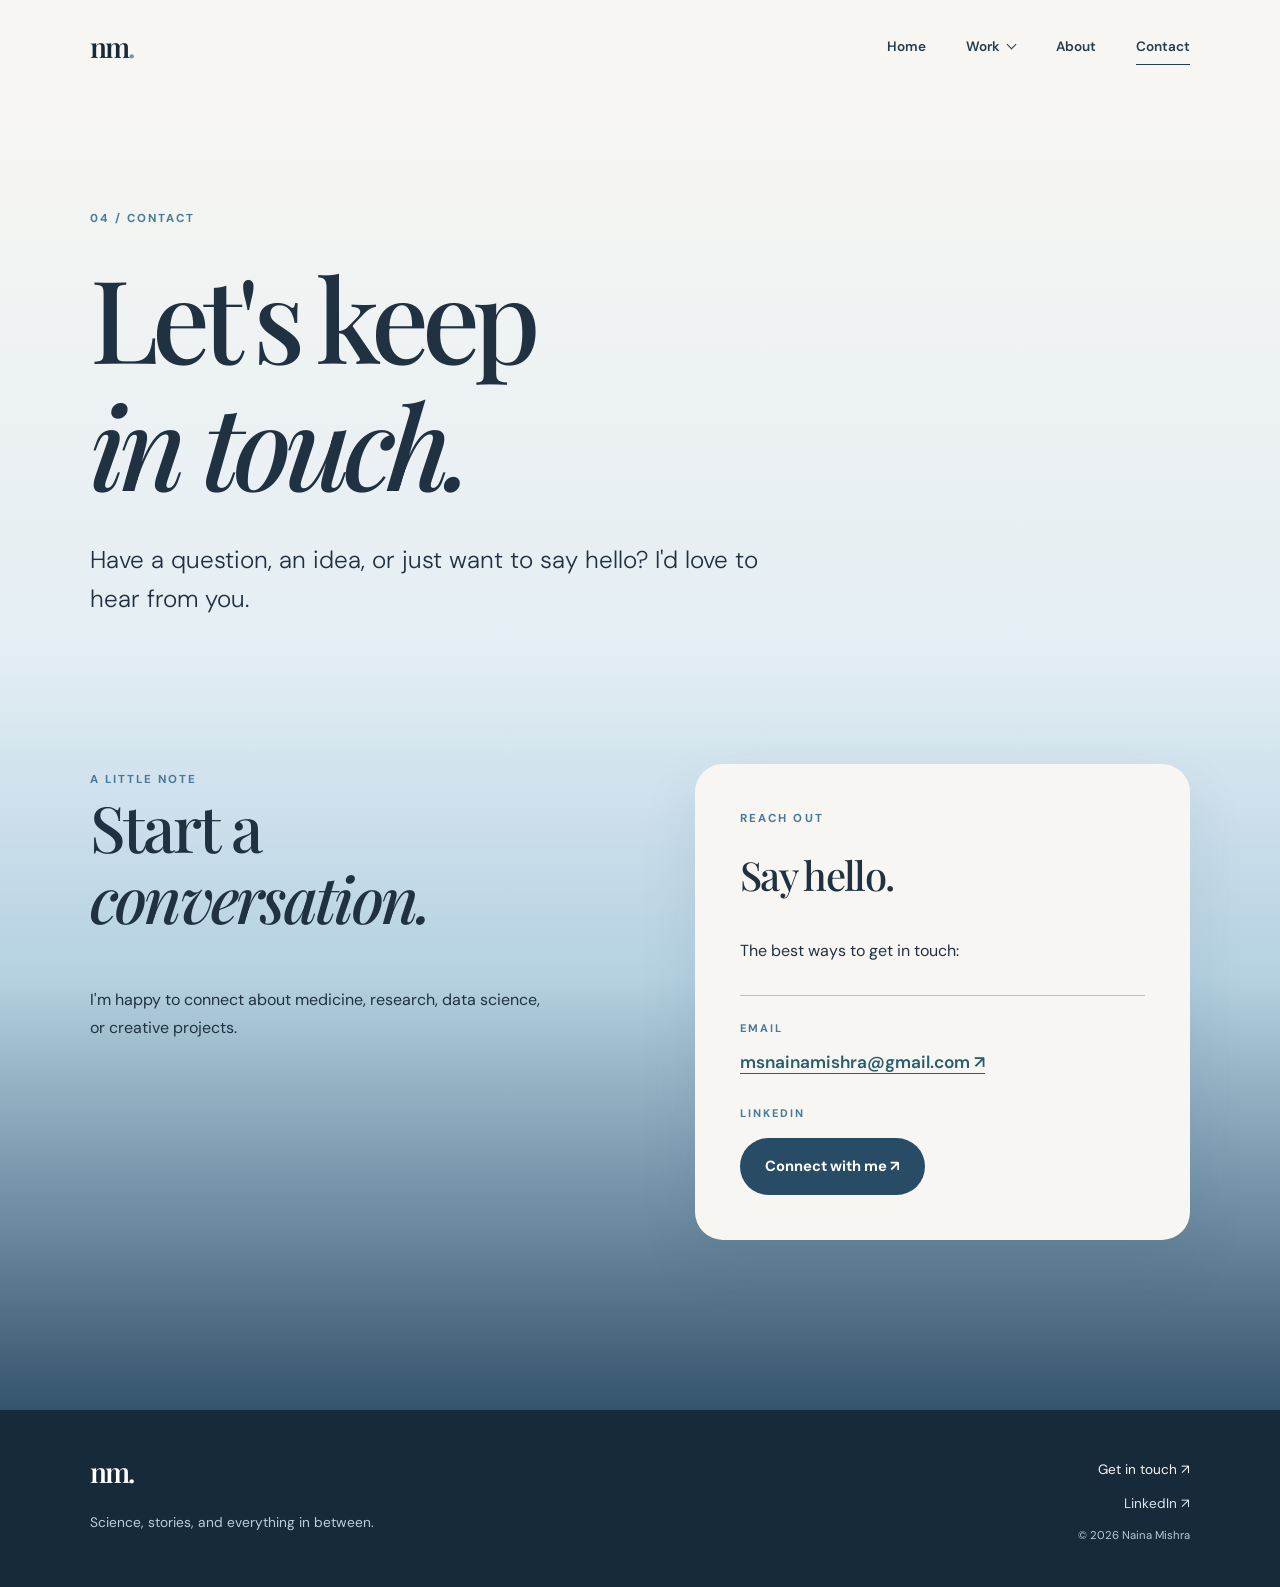
==== contact.html @ 599d1e80 "Add files via upload" ====
<!doctype html><html lang="en"><head><meta charset="utf-8"><meta name="viewport" content="width=device-width, initial-scale=1"><meta name="theme-color" content="#f7f6f2"><meta name="description" content="Contact Naina Mishra about research, creative projects and collaboration."><title>Contact · Naina Mishra</title><link rel="preconnect" href="https://fonts.googleapis.com"><link rel="preconnect" href="https://fonts.gstatic.com" crossorigin><link href="https://fonts.googleapis.com/css2?family=DM+Sans:wght@300;400;500;600;700&family=Playfair+Display:ital,wght@0,500;0,600;1,500;1,600&display=swap" rel="stylesheet"><link rel="stylesheet" href="assets/css/style.css"></head><body class="page-contact"><a class="skip-link" href="#main">Skip to content</a>
 <div class="reading-progress" aria-hidden="true"></div>
 <header class="site-header" id="site-header">
  <a class="wordmark" href="index.html" aria-label="Naina Mishra — home">nm<span>.</span></a>
  <button class="menu-toggle" aria-expanded="false" aria-controls="site-nav" aria-label="Toggle navigation"><span></span><span></span></button>
  <nav class="site-nav" id="site-nav" aria-label="Main navigation">
   <a href="index.html" >Home</a>
   <div class="nav-work"><button class="work-toggle" aria-expanded="false" aria-haspopup="true">Work <span class="work-caret" aria-hidden="true"></span></button><div class="work-menu"><a href="digital-story.html" >Digital Story</a><a href="work.html" >Work Sample</a></div></div>
   <a href="about.html" >About</a>
   <a href="contact.html" aria-current="page">Contact</a>
  </nav>
 </header><main id="main"><div class="gradient-canvas contact-canvas"><section class="inner-hero wrap"><p class="eyebrow">04 / CONTACT</p><h1>Let's keep<br><em>in touch.</em></h1><p class="lead">Have a question, an idea, or just want to say hello? I'd love to hear from you.</p></section><section class="section wrap contact-layout"><div class="contact-note"><span class="meta">A LITTLE NOTE</span><h2>Start a<br><em>conversation.</em></h2><p>I'm happy to connect about medicine, research, data science, or creative projects.</p></div><div class="contact-card"><p class="eyebrow">REACH OUT</p><h3>Say hello.</h3><p>The best ways to get in touch:</p><div class="contact-email-group"><span class="meta">EMAIL</span><a class="contact-email" href="mailto:msnainamishra@gmail.com">msnainamishra@gmail.com ↗</a></div><div class="contact-linkedin-group"><span class="meta">LINKEDIN</span><a class="pill-button contact-linkedin-button" href="https://www.linkedin.com/in/mishranaina/" target="_blank" rel="noopener noreferrer">Connect with me ↗</a></div></div></section></div></main><footer class="site-footer"><div class="wrap footer-grid"><div><a class="footer-mark" href="index.html">nm.</a><p>Science, stories, and everything in between.</p></div><div class="footer-side"><a href="contact.html">Get in touch ↗</a><a class="footer-linkedin" href="https://www.linkedin.com/in/mishranaina/" target="_blank" rel="noopener noreferrer" aria-label="Naina Mishra on LinkedIn">LinkedIn ↗</a><small>© 2026 Naina Mishra</small></div></div></footer><dialog class="lightbox" id="lightbox" aria-label="Image preview"><button type="button" class="lightbox-close" aria-label="Close preview">×</button><img alt=""><p></p></dialog><script src="assets/js/main.js" defer></script></body></html>
---- assets/css/style.css ----
/* foundation */
:root{--cream:#f7f6f2;--ink:#203242;--blue:#4b7ea8;--slate:#34546d;--navy:#172a3a;--serif:'Playfair Display',Georgia,serif;--sans:'DM Sans',Arial,sans-serif}
*,*::before,*::after{box-sizing:border-box}html{scroll-behavior:smooth}body{margin:0;background:var(--cream);color:var(--ink);font-family:var(--sans);line-height:1.75;-webkit-font-smoothing:antialiased}img{max-width:100%}button,a{font:inherit}a{color:inherit;text-decoration:none}button{cursor:pointer}button:focus-visible,a:focus-visible{outline:2px solid #b57849;outline-offset:5px}h1,h2,h3,p{margin-top:0}h1,h2,h3{font-family:var(--serif);font-weight:500;line-height:1.1;letter-spacing:-.042em}em{font-weight:500}::selection{background:#c5d9e6;color:#172a3a}.wrap{width:min(1180px,86%);margin-inline:auto}.section{padding-block:115px} .gradient-canvas{background:linear-gradient(to bottom,#f7f6f2 0%,#f7f6f2 16%,#edf4f8 32%,#d6e7f1 50%,#b5d1e2 66%,#88adc5 78%,#5f839e 88%,#34546d 95%,#172a3a 100%)}.interior-canvas{background:linear-gradient(to bottom,#f7f6f2 0%,#edf4f8 30%,#d6e7f1 53%,#8badc2 80%,#294760 100%)}.story-canvas{background:linear-gradient(to bottom,#f7f4ec,#f2e8db 52%,#d7e4e8 100%)}.contact-canvas{min-height:100vh;background:linear-gradient(to bottom,#f7f6f2 0%,#e4eef4 42%,#b5d1e2 67%,#34546d 100%)}.eyebrow,.meta{font-family:var(--sans);font-size:.72rem;letter-spacing:.18em;font-weight:700;text-transform:uppercase;color:#47799b}.eyebrow{margin-bottom:24px}.lead{font-size:clamp(1.14rem,2vw,1.52rem);line-height:1.6;max-width:680px;font-weight:300}.underlink{display:inline-flex;align-items:center;gap:18px;width:fit-content;border-bottom:1px solid currentColor;padding-bottom:7px;font-size:.92rem;font-weight:600;transition:gap .25s ease,opacity .25s ease}.underlink:hover{gap:27px;opacity:.8}.pill-button{display:inline-flex;align-items:center;justify-content:center;gap:45px;border-radius:100px;padding:16px 25px;background:#f7f6f2;color:var(--navy);font-size:.92rem;font-weight:700;transition:transform .25s ease,box-shadow .25s ease}.pill-button:hover{transform:translateY(-4px);box-shadow:0 10px 28px #0a263424}.micro-note{font-size:.82rem;color:inherit;opacity:.74;line-height:1.7}.pending-tag{display:inline-block;font-size:.83rem;font-weight:700;color:#90644e;border-bottom:1px dashed #90644e;margin-top:18px}
/* navigation */
.skip-link{position:absolute;left:10px;top:-80px;z-index:30;padding:10px;background:#fff}.skip-link:focus{top:10px}.reading-progress{position:fixed;left:0;top:0;width:0;height:3px;background:#6a9fb8;z-index:100}.site-header{position:relative;z-index:20;display:flex;align-items:center;justify-content:space-between;width:min(1180px,86%);margin:0 auto;padding:26px 0;gap:40px}.wordmark,.footer-mark{font-family:var(--serif);font-size:1.75rem;font-weight:600;letter-spacing:-.06em;line-height:1;color:#172a3a}.wordmark span{color:#6997b4}.site-nav{display:flex;align-items:center;gap:40px;font-size:.85rem;font-weight:600}.site-nav>a,.work-toggle{position:relative;border:0;background:none;color:#253d50;padding:9px 0}.site-nav>a::after,.work-toggle::after{content:'';position:absolute;left:0;right:100%;bottom:3px;height:1px;background:currentColor;transition:right .25s ease}.site-nav>a:hover::after,.site-nav>a[aria-current=page]::after,.work-toggle:hover::after{right:0}.nav-work{position:relative}.work-toggle span{margin-left:5px}.work-menu{position:absolute;top:calc(100% + 12px);left:-18px;min-width:180px;padding:9px;background:#fdfbf7;border:1px solid #dce4e8;border-radius:16px;box-shadow:0 16px 40px #162c3a16;display:none}.nav-work:hover .work-menu,.nav-work:focus-within .work-menu,.nav-work.is-open .work-menu{display:grid}.work-menu a{padding:10px 12px;border-radius:9px;white-space:nowrap}.work-menu a:hover{background:#e8f1f5}.menu-toggle{display:none;background:none;border:0;padding:8px}.menu-toggle span{display:block;background:#213d51;width:25px;height:2px;margin:6px}
/* homepage */
.hero{min-height:calc(100svh - 93px);display:flex;flex-direction:column;justify-content:center;position:relative;padding-block:78px 110px}.hero h1{font-size:clamp(5.7rem,12.5vw,11.9rem);line-height:.86;letter-spacing:-.07em;margin:0;color:#1d2d3a}.hero .punct{color:#7fa7bf}.hero-bottom{display:flex;align-items:end;justify-content:space-between;gap:45px;margin-top:50px}.hero-bottom p{max-width:590px;font-size:clamp(1.13rem,2vw,1.48rem);line-height:1.55;font-weight:300;margin:0}.text-link{font-size:.73rem;font-weight:700;letter-spacing:.12em;text-transform:uppercase;color:#4b7ea8;white-space:nowrap}.text-link span{margin-left:12px;display:inline-block;animation:bob 2.5s infinite}@keyframes bob{50%{transform:translateY(7px)}}.vertical-note{position:absolute;right:-5%;top:42%;writing-mode:vertical-rl;letter-spacing:.18em;font-size:.65rem;color:#7190a5}.hero-orbit{pointer-events:none;position:absolute;width:210px;height:210px;border:1px solid #7da5bd36;border-radius:50%;right:9%;top:14%}.intro-section{display:grid;grid-template-columns:.84fr 1.16fr;gap:9%;align-items:center}.portrait-frame img{display:block;width:100%;height:535px;object-fit:cover;border-radius:26px;transition:transform .55s ease}.portrait-frame:hover img{transform:scale(1.015)}.photo-tag{display:block;margin-top:15px;font-size:.7rem;font-weight:700;letter-spacing:.16em;color:#4c7088}.intro-copy h2,.section-heading h2,.interests-section h2,.end-section h2{font-size:clamp(2.9rem,5vw,5rem)}.intro-copy p:not(.eyebrow){max-width:515px;font-size:1rem;line-height:1.9}.intro-copy .underlink{margin-top:16px}.section-heading{display:flex;justify-content:space-between;align-items:end;gap:50px;margin-bottom:55px}.section-heading>p{max-width:310px;font-size:.95rem}.feature-grid{display:grid;grid-template-columns:repeat(2,minmax(0,1fr));gap:35px}.feature-image{position:relative;overflow:hidden;border-radius:26px;aspect-ratio:4/3;background:#b4cfde}.feature-image img{height:100%;width:100%;display:block;object-fit:cover;transition:transform .65s ease,filter .4s}.feature-card:hover .feature-image img{transform:scale(1.055);filter:brightness(.94)}.corner-arrow{position:absolute;right:16px;top:16px;width:44px;height:44px;display:grid;place-items:center;background:#f7f6f2ef;border-radius:50%;font-size:1.4rem;transition:transform .3s}.feature-card:hover .corner-arrow{transform:rotate(45deg)}.feature-info{padding-top:20px}.feature-info>span{font-size:.68rem;letter-spacing:.11em;color:#34546d;font-weight:700}.feature-info h3{font-size:clamp(1.55rem,2.5vw,2.2rem);margin:12px 0}.feature-info p{max-width:415px;font-size:.9rem}.work-more{margin-top:48px}.feature-data{display:flex;align-items:center;justify-content:center;background:linear-gradient(145deg,#d9e8ec,#7ea9bf 70%,#486f8a)}.data-grid-art{position:absolute;inset:13%;display:grid;grid-template-columns:repeat(4,1fr);grid-template-rows:repeat(3,1fr);gap:9px;transform:rotate(-7deg)}.data-grid-art i{border-radius:6px;background:#eff6f68c}.data-grid-art i:nth-child(3n){background:#30556e77}.data-grid-art i:nth-child(4n){background:#f7f6f2c9}.data-label-art{position:relative;font-family:var(--serif);font-size:clamp(2rem,4.5vw,4rem);line-height:1.1;color:#15374b;text-align:center}.interests-section{padding-bottom:100px;color:#f5f6f6}.interests-section .eyebrow,.end-section .eyebrow{color:#d7e9f4}.interests-section h2,.end-section h2{color:#fff}.interest-lede{max-width:490px;color:#e4edf3;margin-bottom:46px}.interest-lines{border-top:1px solid #ffffff60}.interest-lines>div{display:grid;grid-template-columns:50px 1fr 30px;align-items:center;gap:18px;border-bottom:1px solid #ffffff60;padding:25px 10px;transition:background .25s,padding-left .25s}.interest-lines>div:hover{background:#ffffff0c;padding-left:24px}.interest-lines span{font-size:.85rem;color:#dce9f2}.interest-lines b{font-weight:300;color:#dce9f2}.interest-lines h3{font-size:clamp(1.5rem,3vw,2.6rem);color:#fff;margin:0}.end-section{padding-top:65px;padding-bottom:135px;color:#e7f1f7}.end-section p:not(.eyebrow){max-width:520px}.end-section .pill-button{margin-top:25px}
/* interior hero */
.inner-hero{padding:115px 0 90px}.inner-hero h1{font-size:clamp(4.1rem,9vw,8.5rem);letter-spacing:-.06em;margin:0 0 35px}.inner-hero .lead{margin:0}.section h2{font-size:clamp(2.6rem,5vw,4.9rem)}.section-lede{max-width:650px}.section-jump{display:flex;flex-wrap:wrap;gap:10px;margin-top:45px}.section-jump a{border:1px solid #8da9ba;border-radius:50px;padding:9px 16px;font-size:.83rem;transition:background .25s}.section-jump a:hover{background:#d9e8f0}
/* poetry */
.poem-grid{display:grid;grid-template-columns:1fr 1fr;gap:28px}.poem-card{position:relative;min-height:460px;border-radius:26px;background:#faf8f1;padding:35px;display:flex;flex-direction:column;align-items:start;box-shadow:0 8px 45px #1a33440b;transition:transform .25s}.poem-card:hover{transform:translateY(-5px)}.poem-card-alt{background:#f2e6de}.poem-index{font-size:.7rem;letter-spacing:.18em;font-weight:700;color:#896f5c}.poem-card .poem-icon{font-size:2rem;color:#b39477;margin:34px 0 15px}.poem-card h3{font-size:clamp(2.15rem,4vw,3.6rem);margin-bottom:20px}.poem-card .poem-source{font-style:italic;color:#826955}.poem-card p:not(.poem-source){font-size:.92rem;max-width:360px}.poem-card .pending-tag{margin-top:auto}
/* photography */
.photography-section h2{margin-bottom:14px}
.photo-wall{column-count:4;column-gap:13px;margin-top:48px;padding:28px 16px 65px;overflow:visible}
.photo-tile{appearance:none;display:block;position:relative;break-inside:avoid;width:100%;height:auto;min-width:0;margin:0 0 -10px;padding:5px;border:0;border-radius:20px;background:#faf9f5;box-shadow:0 10px 26px #17324522;text-align:left;z-index:1;transition:transform .3s ease,box-shadow .3s ease}
.photo-tile:nth-child(4n+1){transform:rotate(-1.8deg) translateY(-7px);z-index:2}
.photo-tile:nth-child(4n+2){transform:rotate(1.4deg) translateY(13px);z-index:3}
.photo-tile:nth-child(4n+3){transform:rotate(-.8deg) translateY(-2px);z-index:4}
.photo-tile:nth-child(4n){transform:rotate(1.8deg) translateY(18px);z-index:2}
.photo-tile:hover,.photo-tile:focus-visible{transform:translateY(-10px) rotate(0deg) scale(1.045);z-index:20;box-shadow:0 20px 36px #17324535}
.photo-art{display:block;position:relative;overflow:hidden;aspect-ratio:4/3;width:100%;min-height:0;border-radius:15px;background:#c7d8dc}
.photo-art:has(img){aspect-ratio:auto}
.photo-art img{display:block;width:100%;height:auto;object-fit:contain}
.photo-inner-label{position:absolute;bottom:16px;left:15px;font-size:.69rem;font-weight:700;letter-spacing:.12em;color:#fff;text-shadow:0 2px 9px #182f426b}
.photo-art-1{background:linear-gradient(140deg,#557d82,#b3cad0 48%,#e6d0b8)}
.photo-art-2{background:linear-gradient(35deg,#6e7f79,#cfb2a3)}
.photo-art-3{background:linear-gradient(125deg,#c8b58d,#7e9a9b 48%,#486e74)}
.photo-art-4{background:linear-gradient(150deg,#728c96,#d8e3df)}
.photo-art-5{background:linear-gradient(120deg,#d2c2a1,#b28e7c 35%,#6b847a 90%)}
.photo-art-6{background:linear-gradient(155deg,#688b9a,#3b5d67)}
.photo-tile .photo-caption{position:absolute;left:13px;bottom:13px;max-width:calc(100% - 26px);padding:6px 10px;border-radius:12px;background:#f7f6f2ed;color:#253d49;font-size:.68rem;letter-spacing:.01em;line-height:1.4;opacity:0;transform:translateY(4px);transition:opacity .25s,transform .25s}
.photo-tile:hover .photo-caption,.photo-tile:focus-visible .photo-caption{opacity:1;transform:none}
@media(max-width:1050px){.photo-wall{column-count:3}}
@media(max-width:760px){.photo-wall{column-count:2;column-gap:12px;padding:20px 5px 50px}.photo-tile{margin-bottom:2px}}
@media(max-width:480px){.photo-wall{column-count:1;padding:15px 20px 35px}.photo-tile{max-width:400px;margin-inline:auto;margin-bottom:14px}.photo-tile:nth-child(n){transform:rotate(0deg)}}
/* research */
.research-feature,.poster-feature{display:grid;grid-template-columns:1fr 1fr;gap:7%;align-items:center;margin-top:45px}.research-feature>div:last-child,.poster-feature>div:last-child{max-width:490px}.research-feature h3,.poster-feature h3{font-size:clamp(2.1rem,3.8vw,3.5rem);margin:18px 0}.paper-details{font-size:.9rem;color:#4b6e82}.paper-art{min-height:360px;background:#e7e6df;border-radius:24px;display:grid;place-items:center;overflow:hidden}.paper-sheet{width:63%;height:290px;background:#fff;padding:27px 20px;transform:rotate(-9deg);box-shadow:18px 20px 35px #283e461b;display:flex;flex-direction:column;gap:15px}.paper-sheet span{font-size:.65rem;letter-spacing:.14em;font-weight:700;color:#5e8295}.paper-sheet i{height:10px;background:#dce6e9}.paper-sheet i:nth-child(2){height:35px;width:85%;background:#aac0ca}.paper-sheet i:nth-child(4){width:60%}.poster-placeholder{min-height:350px;border:1px solid #b7c9d1;background:#f7f6f2;border-radius:24px;padding:24px;display:grid;align-content:center;gap:16px}.poster-placeholder>span{font-size:.7rem;letter-spacing:.14em;font-weight:700;color:#587a8b}.poster-placeholder>p{text-align:center;color:#6d8791;font-size:.75rem;margin:0}.poster-sketch{display:grid;grid-template-columns:repeat(3,1fr);gap:9px;min-height:185px}.poster-sketch span{background:linear-gradient(to bottom,#c1d3d6 0 18%,#e4eaeb 18% 24%,#f2e2d3 24%);border-radius:6px}.poster-sketch span:nth-child(4){grid-column:1/3}.poster-sketch span:nth-child(5){background:#adc4ce}.closing-link{color:#fff;padding-block:90px 145px}.closing-link h2{color:#fff;margin-bottom:35px}.closing-link .eyebrow{color:#d7e9f4}
/* about */
.about-page-grid{display:grid;grid-template-columns:.82fr 1.18fr;gap:8%;align-items:center}.about-page-photo img{width:100%;height:590px;object-fit:cover;display:block;border-radius:26px}.about-page-photo span{display:block;font-size:.68rem;letter-spacing:.16em;color:#47799b;margin-top:15px;font-weight:700}.about-page-copy h2{font-size:clamp(2.5rem,4.2vw,4.4rem)}.about-page-copy p:not(.eyebrow){line-height:1.9}.experience-list{border-top:1px solid #587c9166}.experience-list>div{display:grid;grid-template-columns:55px 1fr 1fr;gap:28px;align-items:start;padding:28px 0;border-bottom:1px solid #587c9166}.experience-list span{font-size:.8rem;color:#3e6c86}.experience-list h3{font-size:clamp(1.5rem,2.5vw,2.2rem);margin:0}.experience-list p{margin:0;font-size:.95rem}
/* story */
.story-intro-card{max-width:780px;border-left:2px solid #ba926f;margin-top:65px;padding:12px 28px;font-family:var(--serif);font-size:clamp(1.4rem,2.5vw,2rem);line-height:1.5}.story-intro-card p{margin:0}.story-canvas .section h2{margin-bottom:35px}.video-poster{position:relative;overflow:hidden;border-radius:26px;background:#574634;aspect-ratio:16/9}.video-poster img{width:100%;height:100%;object-fit:cover;filter:brightness(.7)}.video-label{position:absolute;bottom:0;left:0;right:0;padding:28px;color:#fff;background:linear-gradient(transparent,#1c2426a9)}.video-label .meta{color:#fff}.video-label p{margin:6px 0 0}.story-body{max-width:790px;font-size:1.07rem;line-height:1.95;margin-top:40px}.story-infographic{display:grid;grid-template-columns:.58fr .42fr;gap:8%;align-items:center;margin-top:50px}.story-infographic img{max-height:650px;width:100%;object-fit:contain;object-position:left center;border-radius:18px;box-shadow:0 18px 45px #172a3a12}.story-infographic h3{font-size:clamp(1.8rem,3vw,3rem);margin-top:20px}.story-note{border:1px solid #c6b7a5;border-radius:20px;padding:35px;margin-top:38px;max-width:760px}.story-note h3{font-size:1.7rem}.story-note a{color:#34546d;text-decoration:underline;text-underline-offset:5px}
/* contact */
.contact-layout{display:grid;grid-template-columns:1fr 1fr;align-items:start;gap:10%;padding-top:55px;padding-bottom:170px}.contact-note h2{font-size:clamp(2.7rem,5vw,4.8rem)}.contact-note>p{max-width:450px}.contact-card{border-radius:28px;background:#f7f6f2;padding:45px;box-shadow:0 22px 60px #24465e18}.contact-card h3{font-size:2.5rem}.contact-card .pill-button{background:#294c66;color:#fff;margin-top:20px}.contact-divider{height:1px;background:#adc5d1;margin:35px 0 22px}
/* contact links */
.contact-email-group{display:flex;flex-direction:column;align-items:flex-start;gap:10px;margin-top:30px;padding-top:23px;border-top:1px solid #adc5d1}
.contact-email-group .meta{font-size:.69rem}
.contact-email{display:inline-block;max-width:100%;color:#285f6b;font-size:clamp(.91rem,1.7vw,1.08rem);font-weight:600;text-decoration:underline;text-underline-offset:5px;overflow-wrap:anywhere;line-height:1.6}
.contact-linkedin-button{display:inline-flex;margin-top:30px;gap:35px;background:#294c66;color:#fff;max-width:100%}
.contact-linkedin-button:hover{background:#1a3d55}

/* footer */
.site-footer{background:#172a3a;color:#f7f6f2;padding:48px 0 35px}.footer-grid{display:flex;align-items:start;justify-content:space-between;gap:30px}.footer-mark{color:#fff}.site-footer p{font-size:.86rem;color:#b9cfdd;margin:18px 0}.footer-side{display:flex;flex-direction:column;gap:10px;text-align:right;font-size:.85rem}.footer-side small{color:#b5c9d8}.footer-linkedin{color:#d8e6ee}
/* lightbox */
.lightbox{position:fixed;inset:0;max-width:min(1100px,95vw);max-height:90vh;border:none;border-radius:20px;padding:20px;background:#f7f6f2;color:#172a3a;box-shadow:0 15px 70px #0008}.lightbox::backdrop{background:#142a3cdb}.lightbox img{display:block;max-height:76vh;width:100%;object-fit:contain}.lightbox p{text-align:center;margin:12px 30px 0;font-size:.9rem}.lightbox-close{position:absolute;right:18px;top:9px;border:none;background:#fff;border-radius:50%;font-size:1.8rem;width:38px;height:38px}
/* transitions */
.js .reveal{opacity:0;transform:translateY(24px);transition:opacity .75s ease,transform .75s ease}.js .reveal.is-visible{opacity:1;transform:translateY(0)}
/* responsive */
@media(max-width:960px){.vertical-note{display:none}.intro-section,.about-page-grid{gap:6%}.section{padding-block:85px}.hero{min-height:75svh}.poem-card{min-height:410px}}
@media(max-width:760px){.site-header{width:88%;padding-block:18px}.menu-toggle{display:block}.site-nav{display:none;position:absolute;top:100%;left:0;right:0;flex-direction:column;align-items:stretch;gap:2px;background:#fdfbf7;border:1px solid #d7e3ea;border-radius:18px;padding:15px;box-shadow:0 12px 28px #172a3a15}.site-nav.is-open{display:flex}.work-toggle{text-align:left;width:100%}.work-menu{position:static;display:grid;box-shadow:none;border:0;padding:0 0 0 15px;background:none}.wrap{width:88%}.hero h1{font-size:clamp(4.5rem,16vw,7.5rem)}.hero-bottom{flex-direction:column;align-items:start;gap:25px}.hero-orbit{display:none}.intro-section,.feature-grid,.poem-grid,.research-feature,.poster-feature,.about-page-grid,.story-infographic,.contact-layout{grid-template-columns:1fr}.portrait-frame img,.about-page-photo img{height:auto;max-height:600px}.section-heading{display:block}.section-heading>p{margin-top:18px}.inner-hero{padding:70px 0 40px}.inner-hero h1{font-size:clamp(3.5rem,11vw,6.3rem)}.poem-card{min-height:340px}.research-feature,.poster-feature{gap:30px}.experience-list>div{grid-template-columns:35px 1fr}.experience-list p{grid-column:2}.contact-card{padding:30px}.footer-grid{display:block}.footer-side{text-align:left;margin-top:26px}.closing-link{padding-block:80px}}
@media(max-width:480px){.hero{min-height:75svh;padding-block:40px 70px}.hero h1{font-size:clamp(3.85rem,16vw,5.5rem)}.section h2{font-size:clamp(2.45rem,10vw,3.5rem)}.feature-image{border-radius:18px}.interest-lines>div{grid-template-columns:30px 1fr 18px;gap:8px}.interest-lines h3{font-size:1.45rem}.poem-card{padding:27px}.contact-card{padding:24px}}
@media(prefers-reduced-motion:reduce){html{scroll-behavior:auto}*,*::before,*::after{animation:none!important;transition:none!important}.js .reveal{opacity:1;transform:none}}

/* interests hover */
.interest-lines>div{transition:background .3s ease,padding-left .3s ease}
.interest-lines h3{transition:color .3s ease,transform .3s ease,text-shadow .3s ease}
.interest-lines>div:hover h3{color:#123f4e;transform:translateX(7px) scale(1.025);transform-origin:left center;text-shadow:0 6px 16px #163f4b28}
@media(hover:none){.interest-lines>div:active h3{color:#123f4e;transform:translateX(4px)}}

/* research previews */
.document-preview{display:block;position:relative;width:100%;border:0;border-radius:24px;overflow:hidden;padding:0;background:#dbe8ef;cursor:pointer;box-shadow:0 14px 32px #20344718;transition:transform .3s ease,box-shadow .3s ease}
.document-preview img{display:block;width:100%;height:100%;aspect-ratio:4/3;object-fit:cover;object-position:center}
.document-preview:hover{transform:translateY(-5px);box-shadow:0 22px 45px #20344726}

/* poster preview */
.poster-feature:not(.burch-feature){grid-template-columns:minmax(0,1.35fr) minmax(0,.8fr);gap:5%}
.poster-feature:not(.burch-feature)>div:last-child{max-width:none}
.poster-preview{aspect-ratio:2/1;background:#f7f6f2}
.poster-preview img{aspect-ratio:auto;width:100%;height:100%;object-fit:contain}
@media(max-width:760px){.poster-feature:not(.burch-feature){grid-template-columns:1fr}}

/* burch fellowship */
.burch-feature{margin-top:105px}
.burch-feature>div:first-child{max-width:490px}
.burch-feature>div:last-child{max-width:none}
.burch-feature .burch-preview{aspect-ratio:16/9;background:#eee7dd}
.burch-feature .burch-preview img{aspect-ratio:auto;height:100%;object-fit:contain}
.burch-preview-label{position:absolute;bottom:17px;left:17px;border-radius:60px;padding:8px 15px;background:#f7f6f2e8;color:#244459;font-size:.76rem;font-weight:700}

/* slideshow viewer */
.slide-viewer{width:min(1160px,96vw);max-width:none;max-height:94vh;border:0;border-radius:22px;padding:20px;background:#f7f6f2;color:#172a3a;box-shadow:0 22px 90px #0007}
.slide-viewer::backdrop{background:#102331e3}
.slide-viewer-header{display:flex;align-items:center;justify-content:space-between;gap:15px;padding:0 0 14px}
.slide-viewer-header strong{font-size:.85rem}
.slide-viewer-close{display:grid;place-items:center;width:36px;height:36px;border:0;border-radius:50%;background:#e6edf1;font-size:1.6rem;line-height:1}
.slide-viewer-stage{position:relative;display:flex;align-items:center;justify-content:center;background:#e7e3dc;border-radius:13px;overflow:hidden}
.slide-viewer-stage img{display:block;width:100%;height:auto;max-height:calc(94vh - 140px);object-fit:contain}
.slide-viewer-arrow{position:absolute;top:50%;transform:translateY(-50%);z-index:1;display:grid;place-items:center;width:42px;height:42px;border:0;border-radius:50%;background:#f7f6f2e8;color:#233f53;font-size:1.7rem;box-shadow:0 3px 14px #0002}
.slide-viewer-prev{left:12px}.slide-viewer-next{right:12px}
.slide-viewer-controls{display:flex;align-items:center;justify-content:space-between;gap:12px;padding:13px 2px 0}
.slide-viewer-controls span{font-size:.82rem;color:#4b6e82}
.slide-viewer-controls a{text-decoration:underline;text-underline-offset:3px;font-size:.82rem}
@media(max-width:760px){.burch-feature{margin-top:70px}.burch-feature>div:first-child{max-width:none}.slide-viewer{padding:12px}.slide-viewer-stage img{max-height:calc(94vh - 115px)}.slide-viewer-arrow{width:34px;height:34px;font-size:1.3rem}}
@media(prefers-reduced-motion:reduce){.interest-lines h3,.document-preview{transition:none!important}}

/* digital story */
.video-embed{width:100%;aspect-ratio:16/9;border-radius:24px;overflow:hidden;background:#172a3a;box-shadow:0 16px 45px #25364318}
.video-embed iframe{display:block;width:100%;height:100%;border:0}
.story-full-graphic{margin:45px 0 0;display:flex;flex-direction:column;align-items:center;gap:16px}
.story-full-graphic>button:not(.underlink){display:block;width:fit-content;max-width:100%;padding:7px;border:0;border-radius:18px;background:#f8efeb;overflow:hidden;box-shadow:0 12px 35px #49342918;transition:transform .25s ease,box-shadow .25s ease}
.story-full-graphic>button:not(.underlink):hover{transform:translateY(-4px);box-shadow:0 18px 40px #49342924}
.story-full-graphic img{display:block;width:auto;max-width:100%;height:440px;object-fit:contain}
.story-full-graphic>button.underlink{appearance:none;background:transparent;border-top:0;border-left:0;border-right:0;cursor:pointer;padding:0 0 7px}
.story-full-graphic figcaption{font-size:.85rem;color:#675d56;text-align:center;max-width:650px}
.story-full-graphic .underlink{color:#386475}
.story-canvas .story-context{max-width:800px;margin-top:24px}
.story-timeline{margin:55px 0 10px;padding:30px;border-radius:22px;background:#f7f6f2;border:1px solid #dfd1c4}
.story-timeline-grid{display:grid;grid-template-columns:repeat(3,minmax(0,1fr));gap:18px;margin-top:25px}
.story-timeline-grid>div{border-top:2px solid #b68a71;padding-top:14px}
.story-timeline-grid strong{display:block;font-family:var(--serif);font-size:1.5rem;color:#704a37;margin-bottom:6px}
.story-timeline-grid p{margin:0;font-size:.94rem;line-height:1.65}
.story-research .story-note{max-width:none;background:#f7f6f2b5}
.story-sources{border-top:1px solid #bfada0;margin-top:45px;padding-top:25px;max-width:850px}
.story-sources h3{font-size:1.8rem;margin-bottom:10px}
.story-sources a{color:#285c68;text-decoration:underline;text-underline-offset:4px}
.story-sources li{margin:10px 0;line-height:1.7;overflow-wrap:anywhere}
.infographic-dialog{width:min(920px,95vw);max-width:none;max-height:92vh;border:0;border-radius:20px;padding:20px;background:#f7f2ed;overflow:auto;box-shadow:0 22px 65px #0008}
.infographic-dialog::backdrop{background:#112a38de}
.infographic-dialog>img{display:block;width:min(800px,100%);height:auto;margin:auto}
.infographic-close{position:sticky;top:0;left:calc(100% - 46px);z-index:2;width:42px;height:42px;border:0;border-radius:50%;background:#fff;color:#203242;font-size:1.65rem;box-shadow:0 3px 15px #0003}
@media(max-width:760px){.story-timeline-grid{grid-template-columns:1fr}.story-timeline{padding:24px}.story-full-graphic img{height:345px}.infographic-dialog{padding:12px}}

/* poem links */
.page-work .poem-card .poem-open{display:inline-flex;align-items:center;justify-content:center;width:auto;margin-top:auto;padding:11px 22px;border:1px solid #294c66;border-radius:999px;background:#294c66;color:#fff;font-size:.87rem;font-weight:600;line-height:1.4;box-shadow:0 6px 14px #17364d18;transition:transform .25s ease,background .25s ease,box-shadow .25s ease}
.page-work .poem-card .poem-open:hover{background:#183f55;transform:translateY(-2px);box-shadow:0 10px 20px #17364d26}
.page-work .poem-card .poem-anthology{display:inline-flex;margin-top:16px;padding-bottom:4px;border-bottom:1px solid currentColor;color:#294c66;font-size:.86rem;font-weight:600;line-height:1.5;transition:color .25s ease}
.page-work .poem-card .poem-anthology:hover{color:#147183}
.page-work .poem-dialog .poem-publication a,.page-work .poem-dialog .poem-end a{color:#294c66;border-bottom:1px solid currentColor;text-decoration:none;text-underline-offset:5px}
.page-work .poem-dialog .poem-publication a:hover,.page-work .poem-dialog .poem-end a:hover{color:#147183}

/* paired infographics */
.story-infographics-grid{display:grid;grid-template-columns:repeat(2,minmax(0,1fr));gap:clamp(24px,4.5vw,60px);align-items:start;margin-top:48px}
.story-graphic-card{min-width:0;margin:0}
.story-graphic-preview{display:flex;position:relative;align-items:center;justify-content:center;width:100%;height:390px;padding:16px;border:1px solid #e3d8cb;border-radius:22px;background:#faf5ef;box-shadow:0 12px 35px #49342910;overflow:hidden}
button.story-graphic-preview{cursor:pointer;transition:transform .25s ease,box-shadow .25s ease}
button.story-graphic-preview:hover{transform:translateY(-4px);box-shadow:0 18px 40px #49342920}
.story-graphic-preview img{display:block;width:auto;max-width:100%;height:100%;object-fit:contain}
.story-graphic-action{position:absolute;bottom:16px;left:16px;border-radius:999px;padding:8px 14px;background:#f7f6f2f2;color:#294c66;font-size:.78rem;font-weight:600;box-shadow:0 4px 12px #172a3a18}
.story-graphic-copy{margin-top:24px}
.story-graphic-copy .eyebrow{margin-bottom:11px;color:#7c695b}
.story-graphic-copy h3{font-size:clamp(1.5rem,2.4vw,2rem);margin:0 0 14px}
.story-graphic-copy p:not(.eyebrow){font-size:.94rem;line-height:1.75;max-width:540px;margin:0 0 12px}
.story-graphic-copy .micro-note{font-size:.8rem}
.story-graphic-pending{flex-direction:column;gap:14px;border:1px dashed #bba99b;background:linear-gradient(145deg,#eee5dc,#f7f4ed);color:#826e60;text-align:center;font-family:var(--serif);font-size:1.65rem;line-height:1.3}
.story-graphic-number{display:grid;place-items:center;width:65px;height:65px;border:1px solid #c5b6a8;border-radius:50%;font-family:var(--sans);font-size:1rem;letter-spacing:.12em}
.video-fallback{margin:14px 0 0;font-size:.88rem;color:#506575}
.video-fallback a{color:#285f6b;border-bottom:1px solid currentColor;padding-bottom:3px;font-weight:600}
.video-fallback a:hover{color:#173e53}
@media(max-width:760px){.story-infographics-grid{grid-template-columns:1fr;gap:50px}.story-graphic-preview{height:350px}}


/* navigation alignment and hover */
.site-nav .work-toggle{display:inline-flex;align-items:center;justify-content:center;gap:8px;font:inherit;line-height:inherit;white-space:nowrap;vertical-align:middle;cursor:pointer}
.site-nav .work-toggle .work-caret{display:inline-block;width:7px;height:7px;margin:0 1px 0 0;flex-shrink:0;border:solid currentColor;border-width:0 1.5px 1.5px 0;transform:translateY(-2px) rotate(45deg)}
.site-nav .nav-work{display:flex;align-items:center}
.site-nav .work-menu{z-index:60}
.site-nav .nav-work::before{content:'';display:none;position:absolute;top:100%;left:-18px;width:210px;height:14px}
.site-nav .nav-work:hover::before,.site-nav .nav-work:focus-within::before,.site-nav .nav-work.is-open::before{display:block}
@media(max-width:760px){.site-nav .nav-work{display:block}.site-nav .nav-work::before{display:none!important}.site-nav .work-toggle{justify-content:flex-start}}

/* contact links */
.contact-linkedin-group{display:flex;flex-direction:column;align-items:flex-start;gap:14px;margin-top:28px}
.contact-linkedin-group .meta{font-size:.69rem}
.contact-linkedin-group .contact-linkedin-button{margin-top:0}

/* poetry reading panels */
.page-work .poem-dialog{width:min(780px,94vw);max-width:none;max-height:90vh;max-height:90dvh;padding:0;border:1px solid #ddccbf;border-radius:28px;background:linear-gradient(155deg,#fffdf9 0%,#faf5ed 68%,#edf2f2 100%);color:#203242;box-shadow:0 30px 95px #0d243b70;overflow-y:auto;overscroll-behavior:contain}
.page-work .poem-dialog::backdrop{background:#132a3dd4;backdrop-filter:blur(5px)}
.page-work .poem-dialog-head{position:sticky;top:0;z-index:2;display:flex;align-items:center;justify-content:space-between;gap:20px;padding:18px clamp(24px,5vw,48px);border-bottom:1px solid #e3d6c8;background:#fcf8f1f2;backdrop-filter:blur(10px)}
.page-work .poem-dialog-head .eyebrow{margin:0;color:#6d8791;font-size:.67rem}
.page-work .poem-dialog .poem-close{flex:none;display:grid;place-items:center;width:42px;height:42px;padding:0;border:1px solid #c5d4dd;border-radius:50%;background:#e7eff1;color:#294c66;font-size:1.75rem;line-height:1;transition:background .2s ease,transform .2s ease}
.page-work .poem-dialog .poem-close:hover{background:#d7e6e8;transform:rotate(90deg)}
.page-work .poem-dialog h2{font-size:clamp(3rem,7vw,5.4rem);line-height:1.12;letter-spacing:-.045em;margin:34px clamp(24px,5vw,48px) 14px;color:#223c50}
.page-work .poem-dialog .poem-publication{margin:0 clamp(24px,5vw,48px) 20px;padding-bottom:22px;border-bottom:1px solid #d9c9b9;color:#796454;font-size:.9rem;line-height:1.65}
.page-work .poem-dialog .poem-text{max-width:650px;margin:0 auto;padding:10px clamp(24px,5vw,48px) 34px;font-family:var(--serif);font-size:clamp(1.02rem,1.5vw,1.14rem);line-height:1.83;letter-spacing:0;color:#253746}
.page-work .poem-dialog .poem-text p{margin:0 0 1.05em}
.page-work .poem-dialog .poem-end{display:flex;align-items:center;justify-content:space-between;flex-wrap:wrap;gap:22px;padding:24px clamp(24px,5vw,48px);border-top:1px solid #dfd4c8;background:#f2ebe3}
.page-work .poem-dialog .poem-end a{font-family:var(--sans);font-size:.9rem;font-weight:600;padding-bottom:4px}
.page-work .poem-dialog .poem-close-text{border:0;border-radius:999px;padding:11px 24px;background:#294c66;color:#fff;font-size:.9rem;font-weight:600;transition:background .2s ease,transform .2s ease}
.page-work .poem-dialog .poem-close-text:hover{background:#173d54;transform:translateY(-2px)}
@media(max-width:520px){.page-work .poem-dialog{width:95vw;border-radius:20px}.page-work .poem-dialog-head{padding-block:12px}.page-work .poem-dialog h2{margin-top:24px}.page-work .poem-dialog .poem-end{align-items:flex-start;flex-direction:column}}
/* publication framing */
.page-work .research-feature .document-preview img{object-position:center top}
/* story introduction width */
.page-story .story-intro-card{max-width:940px}

/* postcard collection */
.page-story .postcard-teaser{display:flex;align-items:center;justify-content:space-between;gap:28px;margin-top:44px;padding:22px 28px;border:1px solid #dfd2c2;border-radius:20px;background:#f9f4ecdd;box-shadow:0 9px 24px #634b3810}
.page-story .postcard-teaser .eyebrow{margin:0 0 5px;color:#6c8064;font-size:.62rem}
.page-story .postcard-teaser-title{font-family:var(--serif);font-size:clamp(1.38rem,2.4vw,2rem);line-height:1.2;color:#384e40;margin:0 0 7px}
.page-story .postcard-teaser-subtitle{font-size:.89rem;color:#716558;line-height:1.55;margin:0}
.page-story .postcard-teaser-actions{display:flex;flex-direction:column;align-items:flex-end;gap:10px;flex:none}
.page-story .postcard-download-button{display:inline-flex;align-items:center;justify-content:center;gap:20px;padding:12px 20px;border-radius:999px;background:#324f42;color:#fff;font-size:.86rem;font-weight:700;white-space:nowrap;transition:background .25s ease,transform .25s ease}
.page-story .postcard-download-button:hover{background:#223b30;transform:translateY(-2px)}
.page-story .postcard-jump{font-size:.82rem;font-weight:600;color:#4d6c5d;border-bottom:1px solid currentColor;padding-bottom:3px}
.page-story .story-postcards{padding-top:55px;padding-bottom:65px;scroll-margin-top:30px}
.page-story .story-postcards .eyebrow{color:#6b8062;margin-bottom:14px}
.page-story .postcards-section-head{display:flex;align-items:end;justify-content:space-between;gap:24px}
.page-story .postcards-section-head h2{margin:0 0 12px;font-size:clamp(2.3rem,4.2vw,4.3rem);color:#3c453c}
.page-story .postcards-section-head p{max-width:720px;font-size:.99rem;line-height:1.7;color:#695d53;margin:0}
.page-story .postcard-row{display:flex;align-items:flex-start;isolation:isolate;gap:0;margin:45px 0 0;padding:18px 6px 32px;overflow:visible}
.page-story .postcard-item{position:relative;min-width:0;width:calc((100% + 90px)/4);flex:0 0 calc((100% + 90px)/4);margin:0;transition:transform .25s ease;transform-origin:center center}
.page-story .postcard-item+.postcard-item{margin-left:-30px}
.page-story .postcard-item-01{transform:rotate(-2.3deg);z-index:1}
.page-story .postcard-item-02{transform:rotate(2deg) translateY(17px);z-index:2}
.page-story .postcard-item-03{transform:rotate(-1.7deg) translateY(-3px);z-index:3}
.page-story .postcard-item-04{transform:rotate(2.1deg) translateY(17px);z-index:4}
.page-story .postcard-item:hover,.page-story .postcard-item:focus-within{transform:translateY(-12px) rotate(0);z-index:10}
.page-story .postcard-card{display:block;width:100%;padding:6px;border:0;border-radius:10px;background:#fffaf4;box-shadow:0 10px 26px #493c302e,0 2px 5px #493c3016;transition:box-shadow .25s ease}
.page-story .postcard-card:hover{box-shadow:0 20px 40px #493c3042}
.page-story .postcard-card img{display:block;width:100%;height:auto;aspect-ratio:22/17;object-fit:contain;border-radius:5px}
.page-story .postcard-item figcaption{display:flex;flex-wrap:wrap;justify-content:space-between;gap:5px 10px;margin-top:12px;padding-inline:3px;font-size:.72rem;color:#5f5d52}
.page-story .postcard-item figcaption a{color:#3a6459;text-decoration:underline;text-underline-offset:3px;font-weight:700}
.page-story .story-credits{padding-top:16px}
.page-story .story-credits .story-sources{margin-top:0}
@media(max-width:900px){.page-story .postcard-row{overflow-x:auto;overscroll-behavior-inline:contain;scroll-snap-type:x proximity;padding:28px 8px 32px}.page-story .postcard-item{width:230px;flex-basis:230px;scroll-snap-align:start}.page-story .postcards-section-head{align-items:start}}
@media(max-width:690px){.page-story .postcard-teaser{flex-direction:column;align-items:flex-start;gap:18px}.page-story .postcard-teaser-actions{align-items:flex-start}.page-story .postcards-section-head{flex-direction:column;align-items:flex-start;gap:18px}.page-story .postcard-row{margin-top:22px}.page-story .postcard-item{width:78vw;max-width:290px;flex-basis:min(78vw,290px)}.page-story .postcard-item+.postcard-item{margin-left:-15px}.page-story .postcard-item figcaption{font-size:.78rem}}
@media(prefers-reduced-motion:reduce){.page-story .postcard-item,.page-story .postcard-card,.page-story .postcard-download-button{transition:none}}

.page-story .postcard-item figcaption{justify-content:center;text-align:center;font-size:.74rem;white-space:nowrap}
.page-story .postcard-save-links{display:flex;align-items:center;justify-content:center;gap:16px;flex-wrap:wrap;padding-top:19px;color:#70635a;font-size:.82rem}
.page-story .postcard-save-links a{color:#39645b;font-weight:700;text-decoration:underline;text-underline-offset:4px}
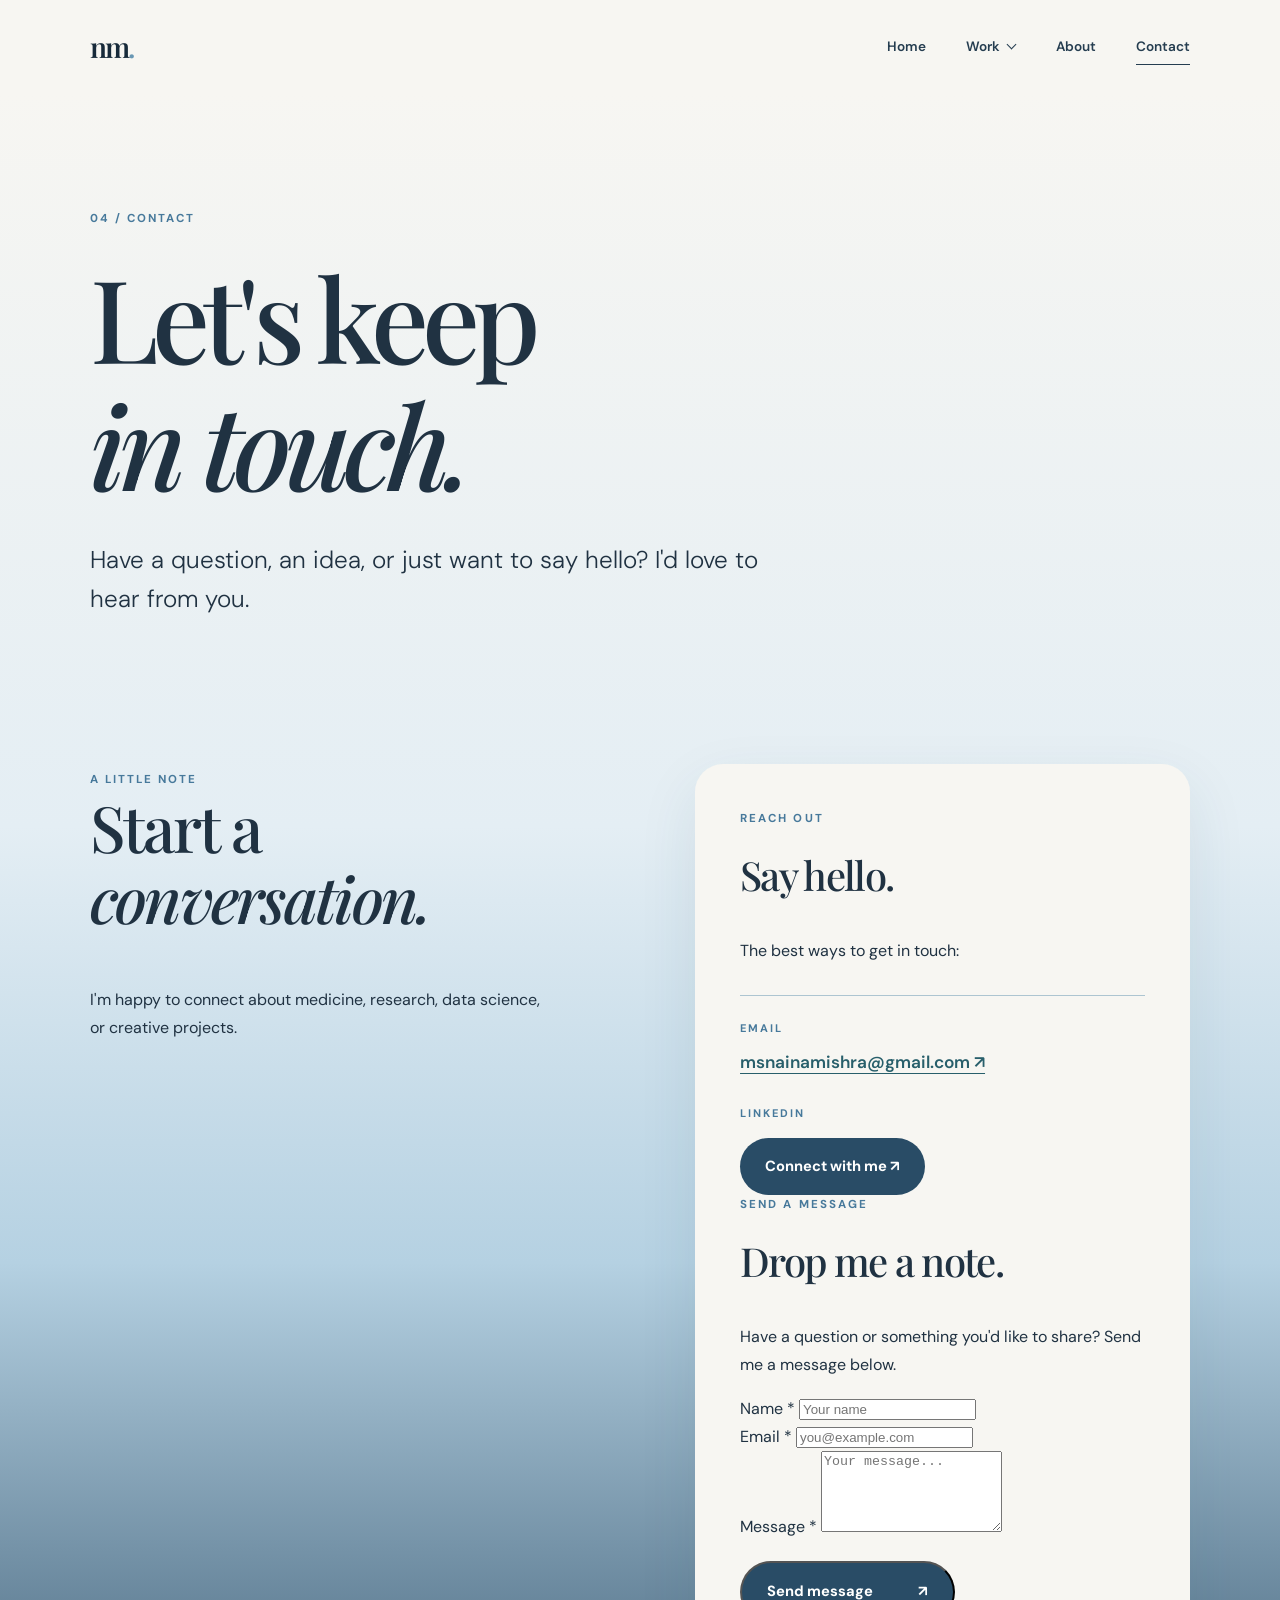
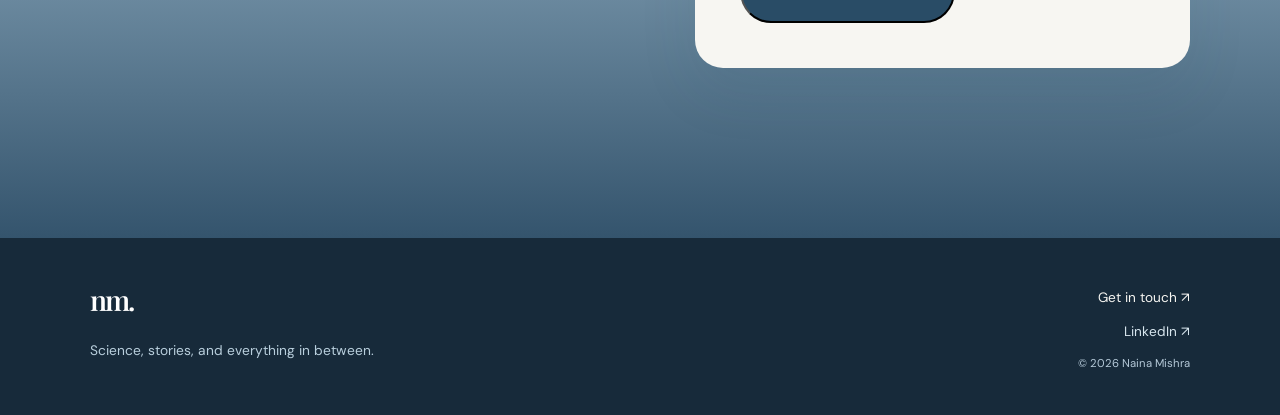
==== commit 85c5dc65: "Add files via upload" ====
--- a/contact.html
+++ b/contact.html
@@ -9,4 +9,25 @@
    <a href="about.html" >About</a>
    <a href="contact.html" aria-current="page">Contact</a>
   </nav>
- </header><main id="main"><div class="gradient-canvas contact-canvas"><section class="inner-hero wrap"><p class="eyebrow">04 / CONTACT</p><h1>Let's keep<br><em>in touch.</em></h1><p class="lead">Have a question, an idea, or just want to say hello? I'd love to hear from you.</p></section><section class="section wrap contact-layout"><div class="contact-note"><span class="meta">A LITTLE NOTE</span><h2>Start a<br><em>conversation.</em></h2><p>I'm happy to connect about medicine, research, data science, or creative projects.</p></div><div class="contact-card"><p class="eyebrow">REACH OUT</p><h3>Say hello.</h3><p>The best ways to get in touch:</p><div class="contact-email-group"><span class="meta">EMAIL</span><a class="contact-email" href="mailto:msnainamishra@gmail.com">msnainamishra@gmail.com ↗</a></div><div class="contact-linkedin-group"><span class="meta">LINKEDIN</span><a class="pill-button contact-linkedin-button" href="https://www.linkedin.com/in/mishranaina/" target="_blank" rel="noopener noreferrer">Connect with me ↗</a></div></div></section></div></main><footer class="site-footer"><div class="wrap footer-grid"><div><a class="footer-mark" href="index.html">nm.</a><p>Science, stories, and everything in between.</p></div><div class="footer-side"><a href="contact.html">Get in touch ↗</a><a class="footer-linkedin" href="https://www.linkedin.com/in/mishranaina/" target="_blank" rel="noopener noreferrer" aria-label="Naina Mishra on LinkedIn">LinkedIn ↗</a><small>© 2026 Naina Mishra</small></div></div></footer><dialog class="lightbox" id="lightbox" aria-label="Image preview"><button type="button" class="lightbox-close" aria-label="Close preview">×</button><img alt=""><p></p></dialog><script src="assets/js/main.js" defer></script></body></html>+ </header><main id="main"><div class="gradient-canvas contact-canvas"><section class="inner-hero wrap"><p class="eyebrow">04 / CONTACT</p><h1>Let's keep<br><em>in touch.</em></h1><p class="lead">Have a question, an idea, or just want to say hello? I'd love to hear from you.</p></section><section class="section wrap contact-layout"><div class="contact-note"><span class="meta">A LITTLE NOTE</span><h2>Start a<br><em>conversation.</em></h2><p>I'm happy to connect about medicine, research, data science, or creative projects.</p></div><div class="contact-card"><p class="eyebrow">REACH OUT</p><h3>Say hello.</h3><p>The best ways to get in touch:</p><div class="contact-email-group"><span class="meta">EMAIL</span><a class="contact-email" href="mailto:msnainamishra@gmail.com">msnainamishra@gmail.com ↗</a></div><div class="contact-linkedin-group"><span class="meta">LINKEDIN</span><a class="pill-button contact-linkedin-button" href="https://www.linkedin.com/in/mishranaina/" target="_blank" rel="noopener noreferrer">Connect with me ↗</a></div>
+<div class="contact-form-section">
+  <p class="eyebrow">SEND A MESSAGE</p>
+  <h3>Drop me a note.</h3>
+  <p>Have a question or something you'd like to share? Send me a message below.</p>
+  <form class="portfolio-contact-form" action="https://formspree.io/f/mnpdolkz" method="POST">
+    <div class="contact-form-field">
+      <label for="portfolio-name">Name <span aria-hidden="true">*</span></label>
+      <input id="portfolio-name" type="text" name="name" autocomplete="name" placeholder="Your name" required maxlength="150">
+    </div>
+    <div class="contact-form-field">
+      <label for="portfolio-email">Email <span aria-hidden="true">*</span></label>
+      <input id="portfolio-email" type="email" name="email" autocomplete="email" placeholder="you@example.com" required maxlength="254">
+    </div>
+    <div class="contact-form-field">
+      <label for="portfolio-message">Message <span aria-hidden="true">*</span></label>
+      <textarea id="portfolio-message" name="message" rows="5" placeholder="Your message..." required maxlength="10000"></textarea>
+    </div>
+    <input type="hidden" name="_subject" value="New message from my portfolio">
+    <button class="pill-button contact-form-submit" type="submit">Send message <span aria-hidden="true">↗</span></button>
+  </form>
+</div></div></section></div></main><footer class="site-footer"><div class="wrap footer-grid"><div><a class="footer-mark" href="index.html">nm.</a><p>Science, stories, and everything in between.</p></div><div class="footer-side"><a href="contact.html">Get in touch ↗</a><a class="footer-linkedin" href="https://www.linkedin.com/in/mishranaina/" target="_blank" rel="noopener noreferrer" aria-label="Naina Mishra on LinkedIn">LinkedIn ↗</a><small>© 2026 Naina Mishra</small></div></div></footer><dialog class="lightbox" id="lightbox" aria-label="Image preview"><button type="button" class="lightbox-close" aria-label="Close preview">×</button><img alt=""><p></p></dialog><script src="assets/js/main.js" defer></script></body></html>
